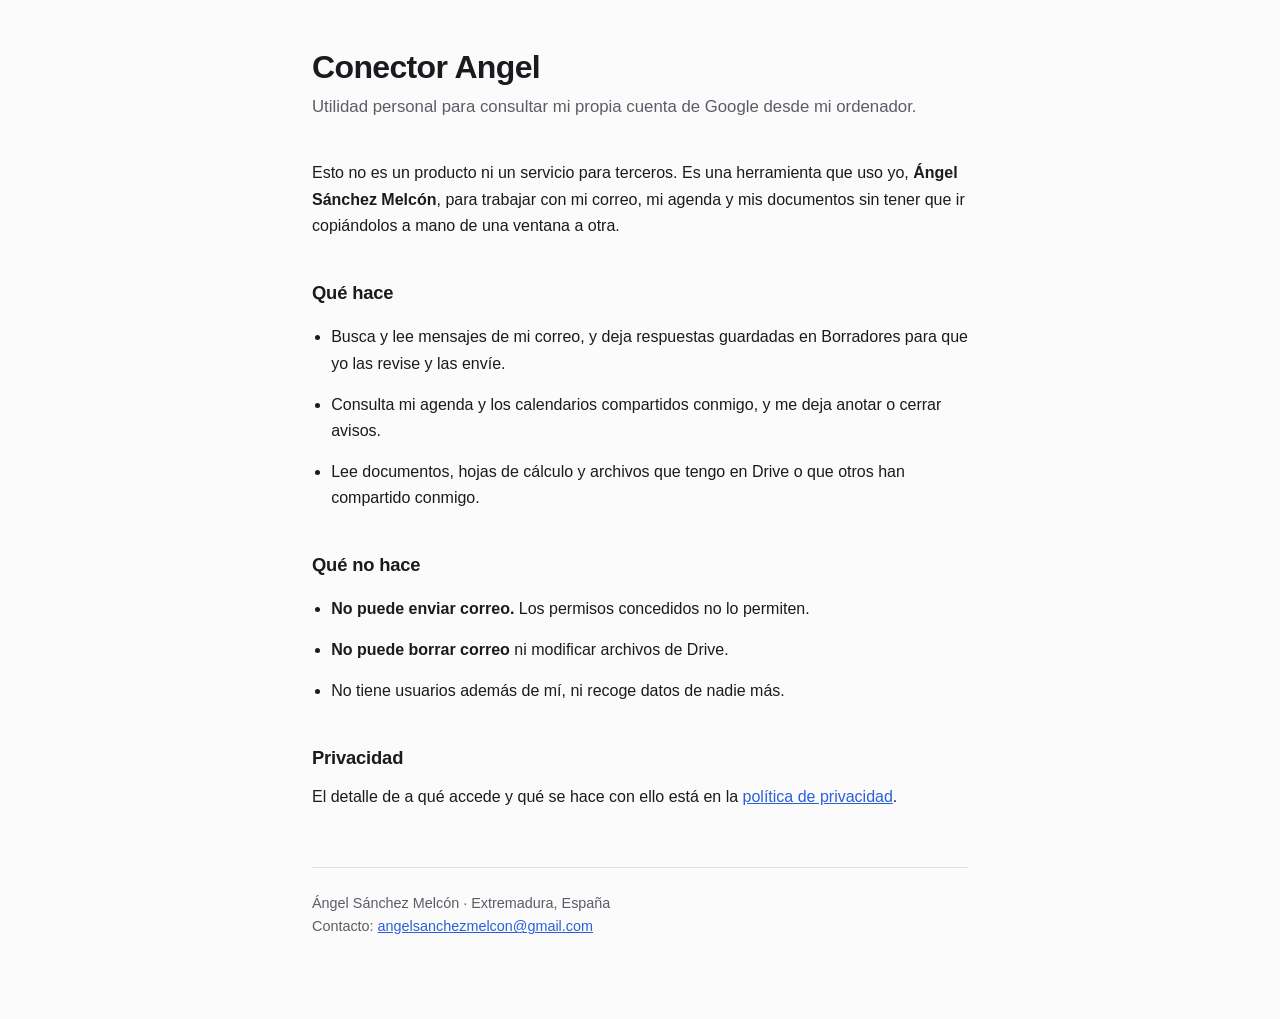
==== index.html @ 0ea25931 "Páginas públicas del Conector Angel Google exige una URL de inicio y una de política de privacidad p" ====
<!doctype html>
<html lang="es">
<head>
<meta charset="utf-8">
<meta name="viewport" content="width=device-width, initial-scale=1">
<title>Conector Angel</title>
<meta name="description" content="Utilidad personal de Ángel Sánchez Melcón para consultar su propia cuenta de Google desde su ordenador.">
<link rel="stylesheet" href="estilo.css">
</head>
<body>
<main class="hoja">
  <h1>Conector Angel</h1>
  <p class="entradilla">Utilidad personal para consultar mi propia cuenta de Google desde mi ordenador.</p>

  <p>Esto no es un producto ni un servicio para terceros. Es una herramienta que uso yo,
     <strong>Ángel Sánchez Melcón</strong>, para trabajar con mi correo, mi agenda y mis
     documentos sin tener que ir copiándolos a mano de una ventana a otra.</p>

  <h2>Qué hace</h2>
  <ul>
    <li>Busca y lee mensajes de mi correo, y deja respuestas guardadas en Borradores para que yo las revise y las envíe.</li>
    <li>Consulta mi agenda y los calendarios compartidos conmigo, y me deja anotar o cerrar avisos.</li>
    <li>Lee documentos, hojas de cálculo y archivos que tengo en Drive o que otros han compartido conmigo.</li>
  </ul>

  <h2>Qué no hace</h2>
  <ul>
    <li><strong>No puede enviar correo.</strong> Los permisos concedidos no lo permiten.</li>
    <li><strong>No puede borrar correo</strong> ni modificar archivos de Drive.</li>
    <li>No tiene usuarios además de mí, ni recoge datos de nadie más.</li>
  </ul>

  <h2>Privacidad</h2>
  <p>El detalle de a qué accede y qué se hace con ello está en la
     <a href="privacidad.html">política de privacidad</a>.</p>

  <div class="pie">
    Ángel Sánchez Melcón · Extremadura, España<br>
    Contacto: <a href="mailto:angelsanchezmelcon@gmail.com">angelsanchezmelcon@gmail.com</a>
  </div>
</main>
</body>
</html>
---- estilo.css ----
:root{
  --tinta:#1b1b1f; --suave:#5c5c66; --fondo:#fbfbfc; --linea:#e3e3e8; --acento:#2b5fd9;
}
@media (prefers-color-scheme: dark){
  :root{ --tinta:#ececf0; --suave:#a0a0ab; --fondo:#141417; --linea:#2c2c33; --acento:#7d9bf0; }
}
*{box-sizing:border-box}
body{
  margin:0; background:var(--fondo); color:var(--tinta);
  font:16px/1.65 -apple-system,BlinkMacSystemFont,"Segoe UI",Roboto,Helvetica,Arial,sans-serif;
  -webkit-text-size-adjust:100%;
}
.hoja{ max-width:44rem; margin:0 auto; padding:3rem 1.5rem 5rem }
h1{ font-size:clamp(1.6rem,1.2rem+1.6vw,2.2rem); line-height:1.2; margin:0 0 .4rem; letter-spacing:-.02em }
h2{ font-size:1.15rem; margin:2.4rem 0 .7rem; letter-spacing:-.01em }
.entradilla{ color:var(--suave); margin:0 0 2.5rem; font-size:1.05rem }
p,li{ margin:0 0 .9rem }
ul{ padding-left:1.2rem }
a{ color:var(--acento) }
table{ border-collapse:collapse; width:100%; margin:1rem 0; font-size:.94rem }
th,td{ text-align:left; padding:.6rem .7rem; border-bottom:1px solid var(--linea); vertical-align:top }
th{ font-weight:600; color:var(--suave); font-size:.82rem; text-transform:uppercase; letter-spacing:.05em }
.pie{ margin-top:3.5rem; padding-top:1.5rem; border-top:1px solid var(--linea); color:var(--suave); font-size:.9rem }
.fecha{ color:var(--suave); font-size:.9rem }
code{ background:var(--linea); padding:.1em .35em; border-radius:4px; font-size:.9em }
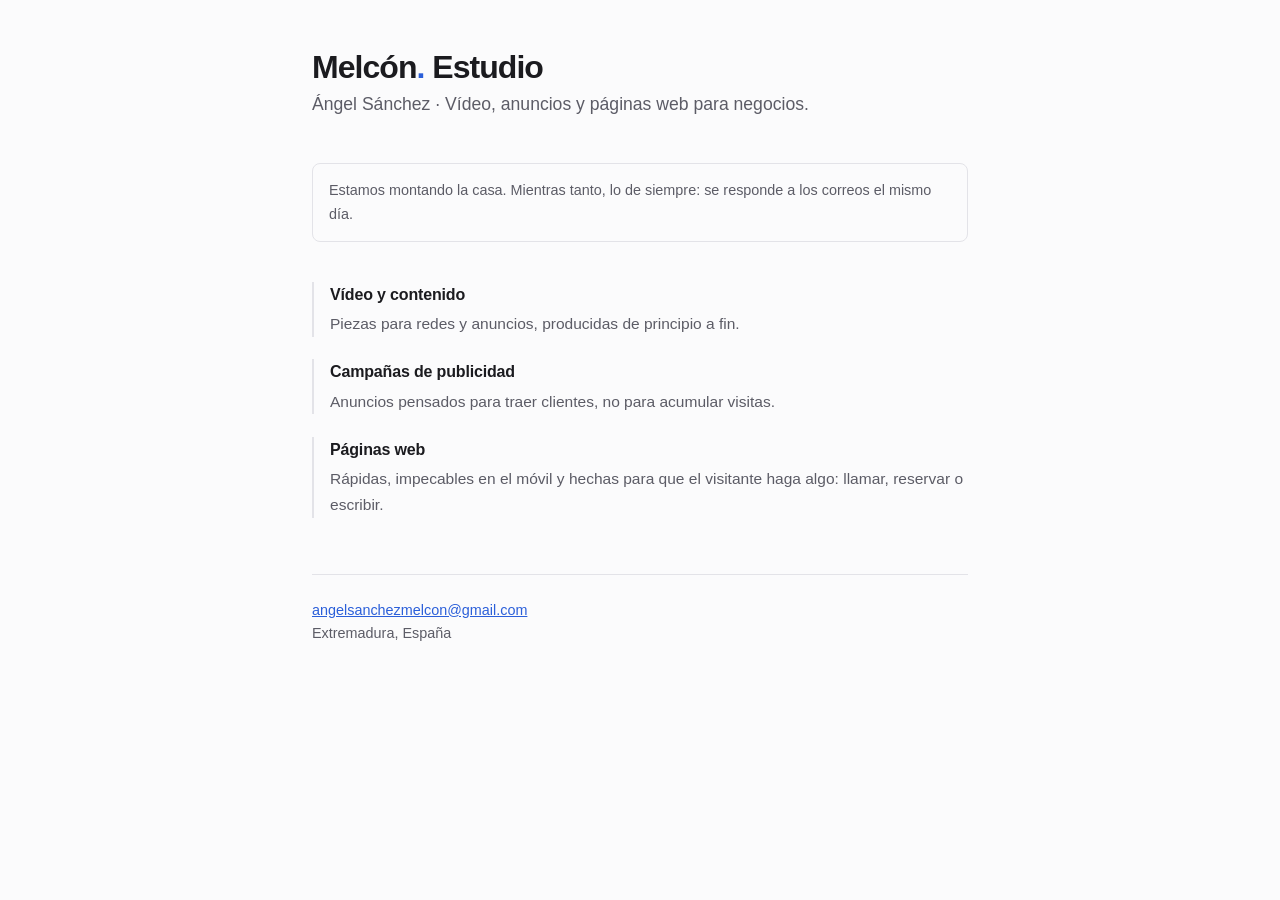
==== commit 3b958ba0: "Web de Melcón Estudio: portada provisional y páginas del conector La raíz pasa a ser la presentación" ====
--- a/index.html
+++ b/index.html
@@ -3,40 +3,49 @@
 <head>
 <meta charset="utf-8">
 <meta name="viewport" content="width=device-width, initial-scale=1">
-<title>Conector Angel</title>
-<meta name="description" content="Utilidad personal de Ángel Sánchez Melcón para consultar su propia cuenta de Google desde su ordenador.">
+<title>Melcón Estudio · Ángel Sánchez</title>
+<meta name="description" content="Vídeo, anuncios y páginas web para negocios. Ángel Sánchez, Extremadura.">
+<meta name="robots" content="noindex">
 <link rel="stylesheet" href="estilo.css">
+<style>
+  .marca{ font-size:clamp(2rem,1.4rem+2.4vw,3rem); letter-spacing:-.03em; margin:0 0 .2rem }
+  .marca span{ color:var(--acento) }
+  .oficio{ font-size:1.1rem; color:var(--suave); margin:0 0 2.8rem }
+  .que{ display:grid; gap:1.4rem; margin:0 0 3rem }
+  .que div{ padding-left:1rem; border-left:2px solid var(--linea) }
+  .que h2{ margin:0 0 .2rem; font-size:1rem }
+  .que p{ margin:0; color:var(--suave); font-size:.97rem }
+  .aviso{ font-size:.9rem; color:var(--suave); padding:.9rem 1rem;
+          border:1px solid var(--linea); border-radius:8px; margin-bottom:2.5rem }
+</style>
 </head>
 <body>
 <main class="hoja">
-  <h1>Conector Angel</h1>
-  <p class="entradilla">Utilidad personal para consultar mi propia cuenta de Google desde mi ordenador.</p>
+  <h1 class="marca">Melcón<span>.</span> Estudio</h1>
+  <p class="oficio">Ángel Sánchez · Vídeo, anuncios y páginas web para negocios.</p>
 
-  <p>Esto no es un producto ni un servicio para terceros. Es una herramienta que uso yo,
-     <strong>Ángel Sánchez Melcón</strong>, para trabajar con mi correo, mi agenda y mis
-     documentos sin tener que ir copiándolos a mano de una ventana a otra.</p>
+  <div class="aviso">Estamos montando la casa. Mientras tanto, lo de siempre: se responde
+    a los correos el mismo día.</div>
 
-  <h2>Qué hace</h2>
-  <ul>
-    <li>Busca y lee mensajes de mi correo, y deja respuestas guardadas en Borradores para que yo las revise y las envíe.</li>
-    <li>Consulta mi agenda y los calendarios compartidos conmigo, y me deja anotar o cerrar avisos.</li>
-    <li>Lee documentos, hojas de cálculo y archivos que tengo en Drive o que otros han compartido conmigo.</li>
-  </ul>
-
-  <h2>Qué no hace</h2>
-  <ul>
-    <li><strong>No puede enviar correo.</strong> Los permisos concedidos no lo permiten.</li>
-    <li><strong>No puede borrar correo</strong> ni modificar archivos de Drive.</li>
-    <li>No tiene usuarios además de mí, ni recoge datos de nadie más.</li>
-  </ul>
-
-  <h2>Privacidad</h2>
-  <p>El detalle de a qué accede y qué se hace con ello está en la
-     <a href="privacidad.html">política de privacidad</a>.</p>
+  <div class="que">
+    <div>
+      <h2>Vídeo y contenido</h2>
+      <p>Piezas para redes y anuncios, producidas de principio a fin.</p>
+    </div>
+    <div>
+      <h2>Campañas de publicidad</h2>
+      <p>Anuncios pensados para traer clientes, no para acumular visitas.</p>
+    </div>
+    <div>
+      <h2>Páginas web</h2>
+      <p>Rápidas, impecables en el móvil y hechas para que el visitante haga algo:
+         llamar, reservar o escribir.</p>
+    </div>
+  </div>
 
   <div class="pie">
-    Ángel Sánchez Melcón · Extremadura, España<br>
-    Contacto: <a href="mailto:angelsanchezmelcon@gmail.com">angelsanchezmelcon@gmail.com</a>
+    <a href="mailto:angelsanchezmelcon@gmail.com">angelsanchezmelcon@gmail.com</a><br>
+    Extremadura, España
   </div>
 </main>
 </body>
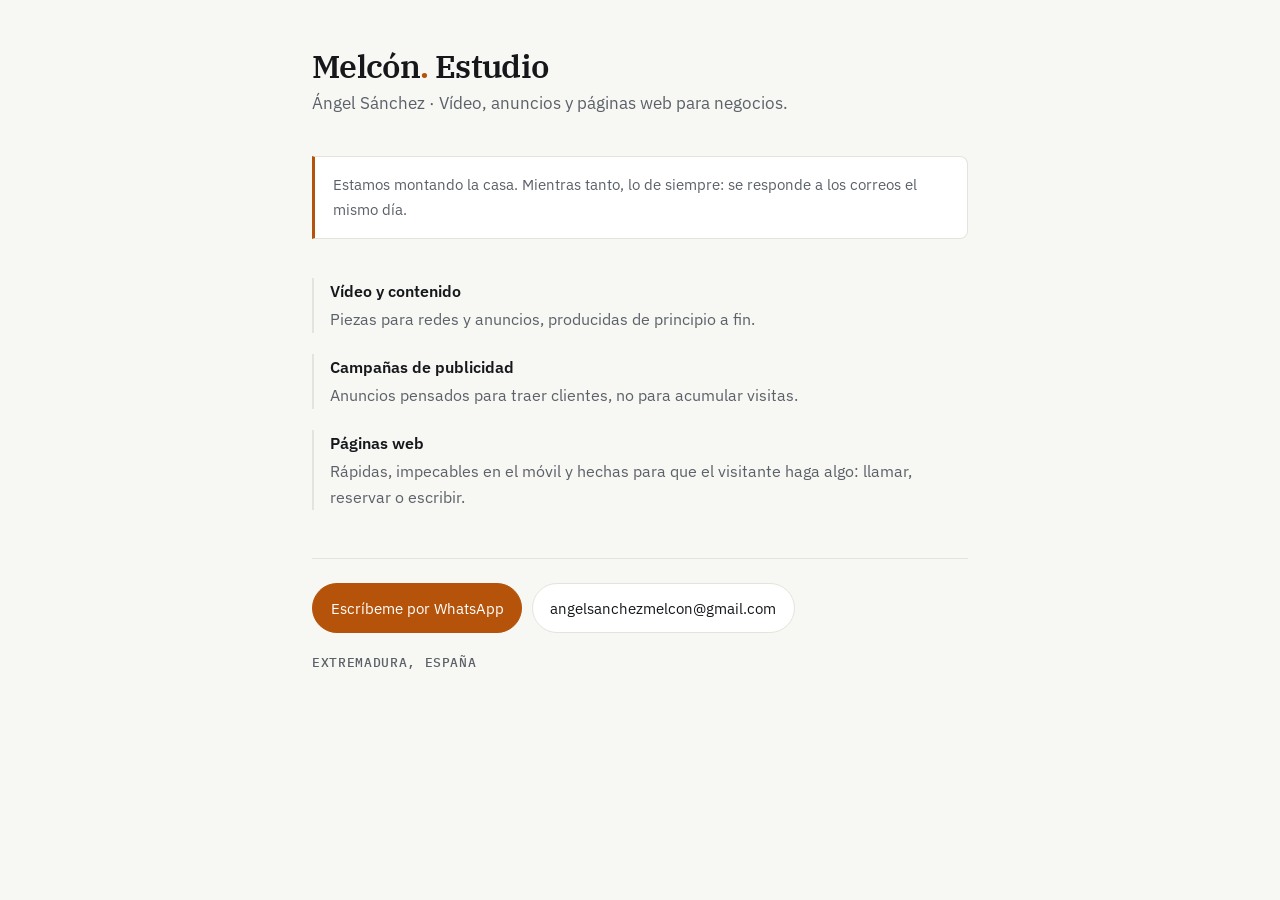
==== commit 9a25ba9f: "La portada, con la misma piel que el briefing de clientes Angel mandó hoy a un cliente el enlace de " ====
--- a/index.html
+++ b/index.html
@@ -8,15 +8,30 @@
 <meta name="robots" content="noindex">
 <link rel="stylesheet" href="estilo.css">
 <style>
-  .marca{ font-size:clamp(2rem,1.4rem+2.4vw,3rem); letter-spacing:-.03em; margin:0 0 .2rem }
+  .marca{ font-size:clamp(2rem,1.4rem+2.4vw,3rem); letter-spacing:-.02em; margin:0 0 .3rem }
   .marca span{ color:var(--acento) }
-  .oficio{ font-size:1.1rem; color:var(--suave); margin:0 0 2.8rem }
-  .que{ display:grid; gap:1.4rem; margin:0 0 3rem }
+  .oficio{ font-size:1.05rem; color:var(--suave); margin:0 0 2.4rem }
+  .que{ display:grid; gap:1.3rem; margin:0 0 2.8rem }
   .que div{ padding-left:1rem; border-left:2px solid var(--linea) }
-  .que h2{ margin:0 0 .2rem; font-size:1rem }
+  .que h2{ margin:0 0 .2rem; font-size:1rem; font-family:var(--cuerpo); font-weight:600 }
   .que p{ margin:0; color:var(--suave); font-size:.97rem }
-  .aviso{ font-size:.9rem; color:var(--suave); padding:.9rem 1rem;
-          border:1px solid var(--linea); border-radius:8px; margin-bottom:2.5rem }
+  .aviso{ font-size:.94rem; color:var(--suave); padding:1rem 1.1rem; background:var(--carta);
+          border:1px solid var(--linea); border-left:3px solid var(--acento);
+          border-radius:0 8px 8px 0; margin-bottom:2.4rem }
+  /* El contacto, como botones y no como enlaces subrayados: aquí es lo que se
+     pulsa, y en un móvil hay que poder acertar con el dedo. */
+  .contacto{ display:flex; flex-wrap:wrap; gap:.6rem; margin:0 0 .4rem }
+  .contacto a{
+    display:inline-flex; align-items:center; gap:.5rem; min-height:44px;
+    padding:.7rem 1.1rem; border-radius:99px; text-decoration:none;
+    border:1px solid var(--linea); background:var(--carta); color:var(--tinta);
+    font-size:.95rem;
+  }
+  .contacto a.principal{ background:var(--acento); border-color:var(--acento); color:#fff }
+  .contacto a.principal:hover{ filter:brightness(.92) }
+  .contacto a:hover{ border-color:var(--acento) }
+  .donde{ font-family:var(--dato); font-size:.82rem; letter-spacing:.05em;
+          text-transform:uppercase; color:var(--suave); margin:1.2rem 0 0 }
 </style>
 </head>
 <body>
@@ -44,8 +59,11 @@
   </div>
 
   <div class="pie">
-    <a href="mailto:angelsanchezmelcon@gmail.com">angelsanchezmelcon@gmail.com</a><br>
-    Extremadura, España
+    <div class="contacto">
+      <a class="principal" href="https://wa.me/34610954876">Escríbeme por WhatsApp</a>
+      <a href="mailto:angelsanchezmelcon@gmail.com">angelsanchezmelcon@gmail.com</a>
+    </div>
+    <p class="donde">Extremadura, España</p>
   </div>
 </main>
 </body>
--- a/estilo.css
+++ b/estilo.css
@@ -1,25 +1,59 @@
+/* LA PIEL DE MELCÓN ESTUDIO
+   La misma que la de clientes.melconestudio.com, y a propósito: quien vea las
+   dos páginas tiene que ver la misma casa. Si el briefing que le mandas a un
+   cliente y tu web parecen de dos estudios distintos, algo va mal. (12/09/2026)
+
+   Ojo: esta hoja es solo de la portada. Las páginas del conector de Google
+   tienen la suya en conector/estilo.css y no se tocan — de ellas depende que
+   Google no corte el acceso al correo y a la agenda. */
+
+/* IBM Plex, servida desde aquí y no desde Google: pedirle las fuentes a Google
+   manda la IP de quien entra a un tercero sin preguntárselo. */
+@font-face{font-family:"IBM Plex Sans";font-style:normal;font-weight:400;
+  src:url("recursos/ibm-plex-sans-400-latin.woff2") format("woff2");font-display:swap;
+  unicode-range:U+0000-00FF,U+0131,U+0152-0153,U+02BB-02BC,U+02C6,U+02DA,U+02DC,U+0304,U+0308,U+0329,U+2000-206F,U+20AC,U+2122,U+2191,U+2193,U+2212,U+2215,U+FEFF,U+FFFD}
+@font-face{font-family:"IBM Plex Sans";font-style:normal;font-weight:400;
+  src:url("recursos/ibm-plex-sans-400-latin-ext.woff2") format("woff2");font-display:swap;
+  unicode-range:U+0100-02BA,U+02BD-02C5,U+02C7-02CC,U+02CE-02D7,U+02DD-02FF,U+0304,U+0308,U+0329,U+1D00-1DBF,U+1E00-1E9F,U+1EF2-1EFF,U+2020,U+20A0-20AB,U+20AD-20C0,U+2113,U+2C60-2C7F,U+A720-A7FF}
+@font-face{font-family:"IBM Plex Sans";font-style:normal;font-weight:600;
+  src:url("recursos/ibm-plex-sans-600-latin.woff2") format("woff2");font-display:swap}
+@font-face{font-family:"IBM Plex Serif";font-style:normal;font-weight:600;
+  src:url("recursos/ibm-plex-serif-600-latin.woff2") format("woff2");font-display:swap}
+@font-face{font-family:"IBM Plex Mono";font-style:normal;font-weight:500;
+  src:url("recursos/ibm-plex-mono-500-latin.woff2") format("woff2");font-display:swap}
+
 :root{
-  --tinta:#1b1b1f; --suave:#5c5c66; --fondo:#fbfbfc; --linea:#e3e3e8; --acento:#2b5fd9;
-}
-@media (prefers-color-scheme: dark){
-  :root{ --tinta:#ececf0; --suave:#a0a0ab; --fondo:#141417; --linea:#2c2c33; --acento:#7d9bf0; }
+  --tinta:#15171a; --suave:#5b6168; --fondo:#f7f7f4; --carta:#fff;
+  --linea:#e4e4de; --acento:#b45309; --acento-hondo:#8a3d05;
+  --display:"IBM Plex Serif",Georgia,serif;
+  --cuerpo:"IBM Plex Sans",-apple-system,"Segoe UI",Roboto,sans-serif;
+  --dato:"IBM Plex Mono",ui-monospace,Consolas,monospace;
 }
 *{box-sizing:border-box}
 body{
   margin:0; background:var(--fondo); color:var(--tinta);
-  font:16px/1.65 -apple-system,BlinkMacSystemFont,"Segoe UI",Roboto,Helvetica,Arial,sans-serif;
-  -webkit-text-size-adjust:100%;
+  font:16px/1.65 var(--cuerpo); -webkit-text-size-adjust:100%;
 }
-.hoja{ max-width:44rem; margin:0 auto; padding:3rem 1.5rem 5rem }
-h1{ font-size:clamp(1.6rem,1.2rem+1.6vw,2.2rem); line-height:1.2; margin:0 0 .4rem; letter-spacing:-.02em }
-h2{ font-size:1.15rem; margin:2.4rem 0 .7rem; letter-spacing:-.01em }
+.hoja{ max-width:44rem; margin:0 auto; padding:3rem 1.5rem 4rem }
+h1{ font-family:var(--display); font-weight:600; line-height:1.15; margin:0 0 .4rem;
+    letter-spacing:-.01em; font-size:clamp(1.7rem,1.2rem+1.8vw,2.4rem) }
+h2{ font-family:var(--display); font-weight:600; font-size:1.1rem; margin:2.4rem 0 .7rem }
 .entradilla{ color:var(--suave); margin:0 0 2.5rem; font-size:1.05rem }
 p,li{ margin:0 0 .9rem }
 ul{ padding-left:1.2rem }
-a{ color:var(--acento) }
+a{ color:var(--acento-hondo) }
+a:hover{ color:var(--acento) }
 table{ border-collapse:collapse; width:100%; margin:1rem 0; font-size:.94rem }
 th,td{ text-align:left; padding:.6rem .7rem; border-bottom:1px solid var(--linea); vertical-align:top }
-th{ font-weight:600; color:var(--suave); font-size:.82rem; text-transform:uppercase; letter-spacing:.05em }
-.pie{ margin-top:3.5rem; padding-top:1.5rem; border-top:1px solid var(--linea); color:var(--suave); font-size:.9rem }
+th{ font-family:var(--dato); font-weight:500; color:var(--suave); font-size:.8rem;
+    text-transform:uppercase; letter-spacing:.05em }
+.pie{ margin-top:3rem; padding-top:1.5rem; border-top:1px solid var(--linea);
+      color:var(--suave); font-size:.92rem }
 .fecha{ color:var(--suave); font-size:.9rem }
-code{ background:var(--linea); padding:.1em .35em; border-radius:4px; font-size:.9em }
+code{ background:var(--linea); padding:.1em .35em; border-radius:4px;
+      font-family:var(--dato); font-size:.88em }
+a:focus-visible,button:focus-visible{ outline:3px solid var(--acento); outline-offset:2px }
+@media (max-width:640px){
+  .hoja{ padding:2.2rem 1.2rem 3rem }
+  body{ font-size:1.02rem; line-height:1.72 }
+}
